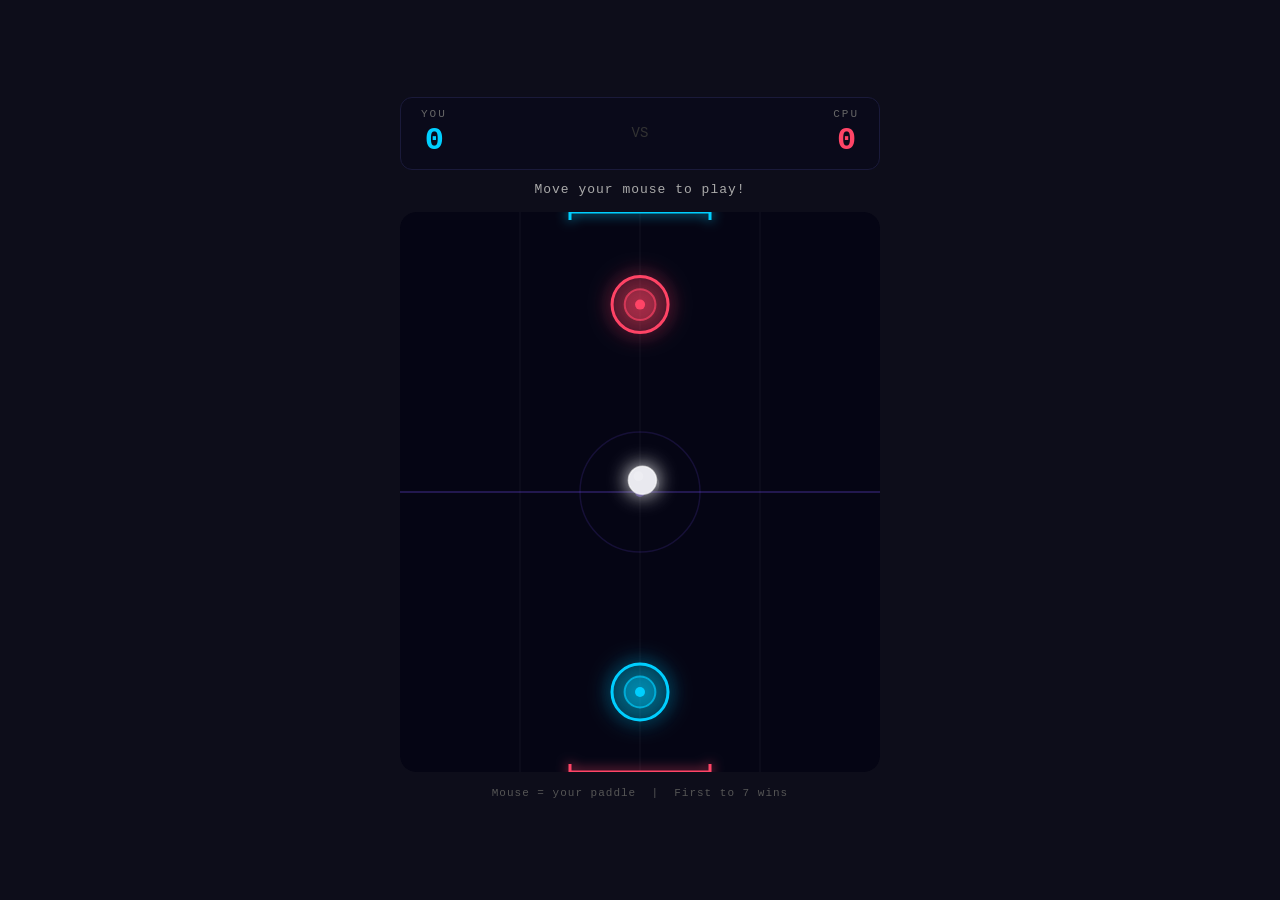
==== index.html @ 6e1b2ed1 "Rename Index.html to index.html" ====
<!DOCTYPE html>
<html lang="en">
<head>
<meta charset="UTF-8">
<meta name="viewport" content="width=device-width, initial-scale=1.0">
<title>Air Hockey — Pipeline Annotated</title>
<link rel="stylesheet" href="Style.css">
</head>
<body>

<div id="game-wrap">
  <div id="score-board">
    <div class="player-score">
      <span class="player-label">You</span>
      <span class="score-num p1-color" id="s1">0</span>
    </div>
    <span class="vs">VS</span>
    <div class="player-score">
      <span class="player-label">CPU</span>
      <span class="score-num p2-color" id="s2">0</span>
    </div>
  </div>
  <div id="msg">Move your mouse to play!</div>
  <canvas id="rink" width="480" height="560"></canvas>
  <div id="controls">Mouse = your paddle &nbsp;|&nbsp; First to 7 wins</div>
</div>

<script src="Script.js"></script>
</body>
</html>
---- Style.css ----
* { box-sizing: border-box; margin: 0; padding: 0; }
body {
background: #0d0d1a;
display: flex;
justify-content: center;
align-items: center;
min-height: 100vh;
font-family: 'Courier New', monospace;
}
#game-wrap {
display: flex;
flex-direction: column;
align-items: center;
gap: 12px;
padding: 16px 0;
}
#score-board {
display: flex;
align-items: center;
justify-content: space-between;
width: 480px;
padding: 10px 20px;
background: #0a0a1a;
border-radius: 12px;
border: 1px solid #1a1a3a;
}
.player-score { display: flex; flex-direction: column; align-items: center; gap: 2px; }
.player-label { font-size: 11px; color: #666; letter-spacing: 2px; text-transform: uppercase; }
.score-num { font-size: 32px; font-weight: bold; letter-spacing: -1px; }
.p1-color { color: #00cfff; }
.p2-color { color: #ff4466; }
.vs { font-size: 14px; color: #333; }
#msg { font-size: 13px; color: #aaa; letter-spacing: 1px; height: 18px; text-align: center; }
canvas { border-radius: 16px; display: block; cursor: none; }
#controls { font-size: 11px; color: #555; letter-spacing: 1px; text-align: center; line-height: 1.8; }
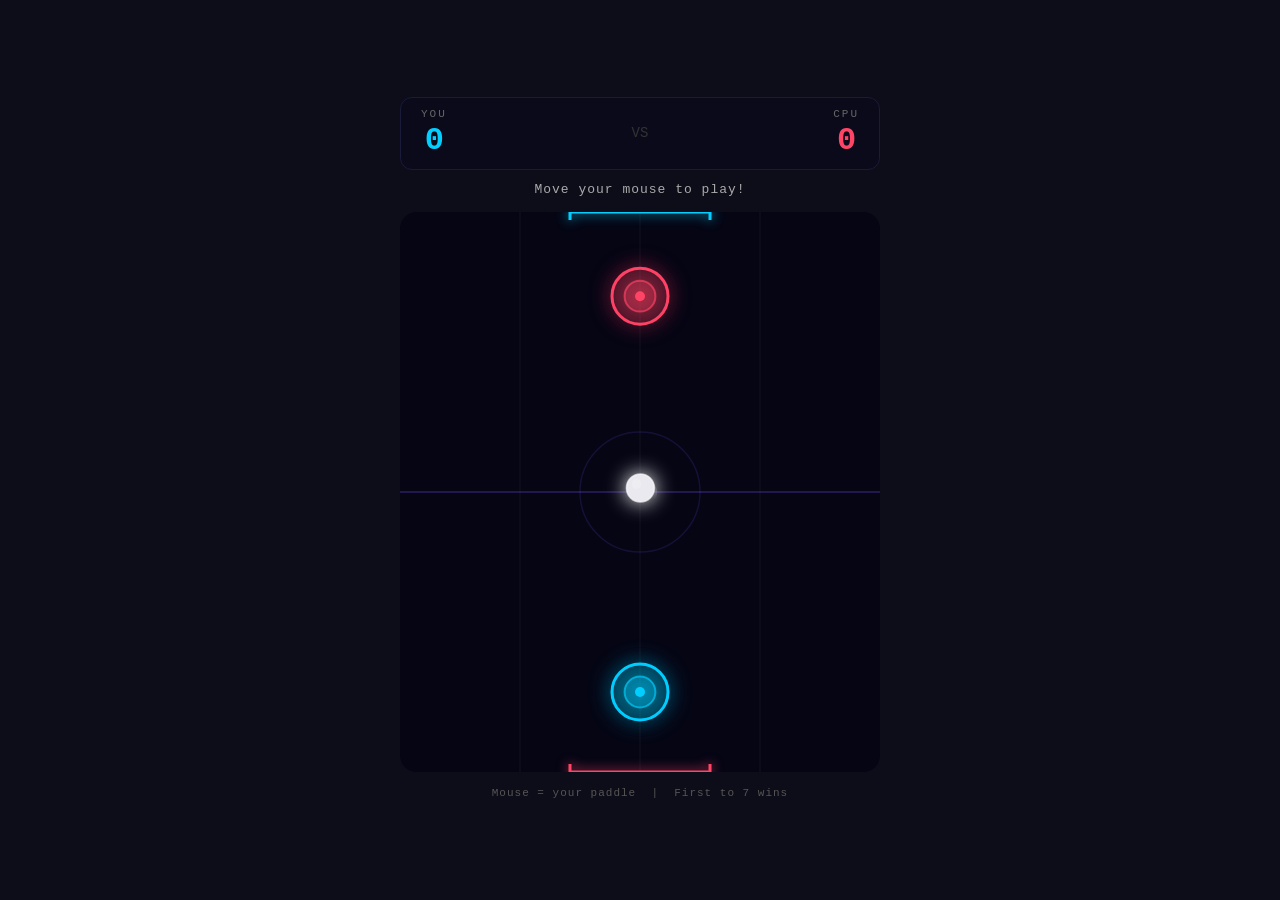
==== commit 702a5736: "Simplify title in index.html" ====
--- a/index.html
+++ b/index.html
@@ -3,7 +3,7 @@
 <head>
 <meta charset="UTF-8">
 <meta name="viewport" content="width=device-width, initial-scale=1.0">
-<title>Air Hockey — Pipeline Annotated</title>
+<title>Air Hockey</title>
 <link rel="stylesheet" href="Style.css">
 </head>
 <body>
